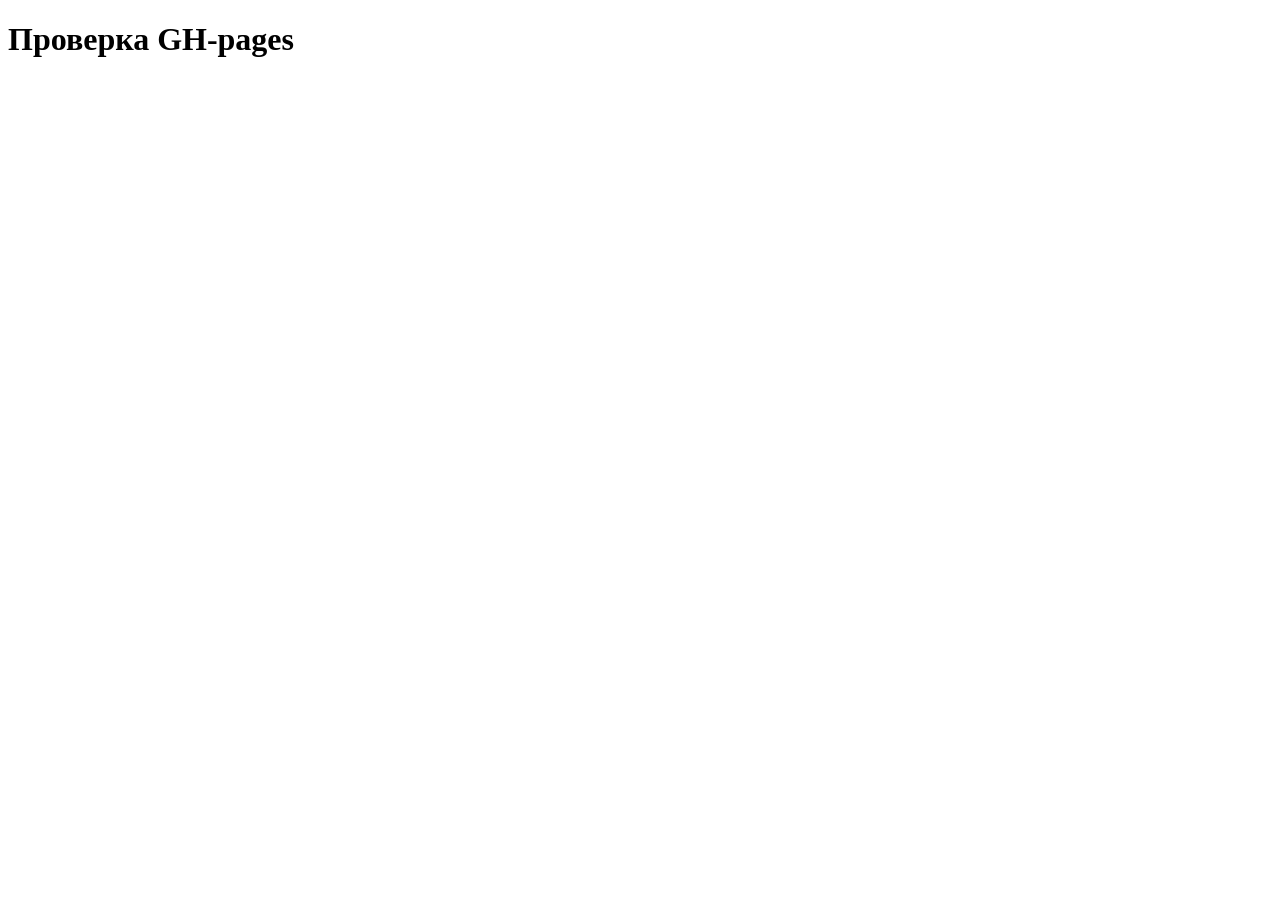
==== index.html @ a28f7b90 "Initial commit." ====
<!doctype html>
<html lang="en">
<head>
  <meta charset="UTF-8">
  <meta name="viewport"
        content="width=device-width, user-scalable=no, initial-scale=1.0, maximum-scale=1.0, minimum-scale=1.0">
  <meta http-equiv="X-UA-Compatible" content="ie=edge">
  <title>Test</title>
</head>
<body>
  <h1>Проверка GH-pages</h1>
</body>
</html>
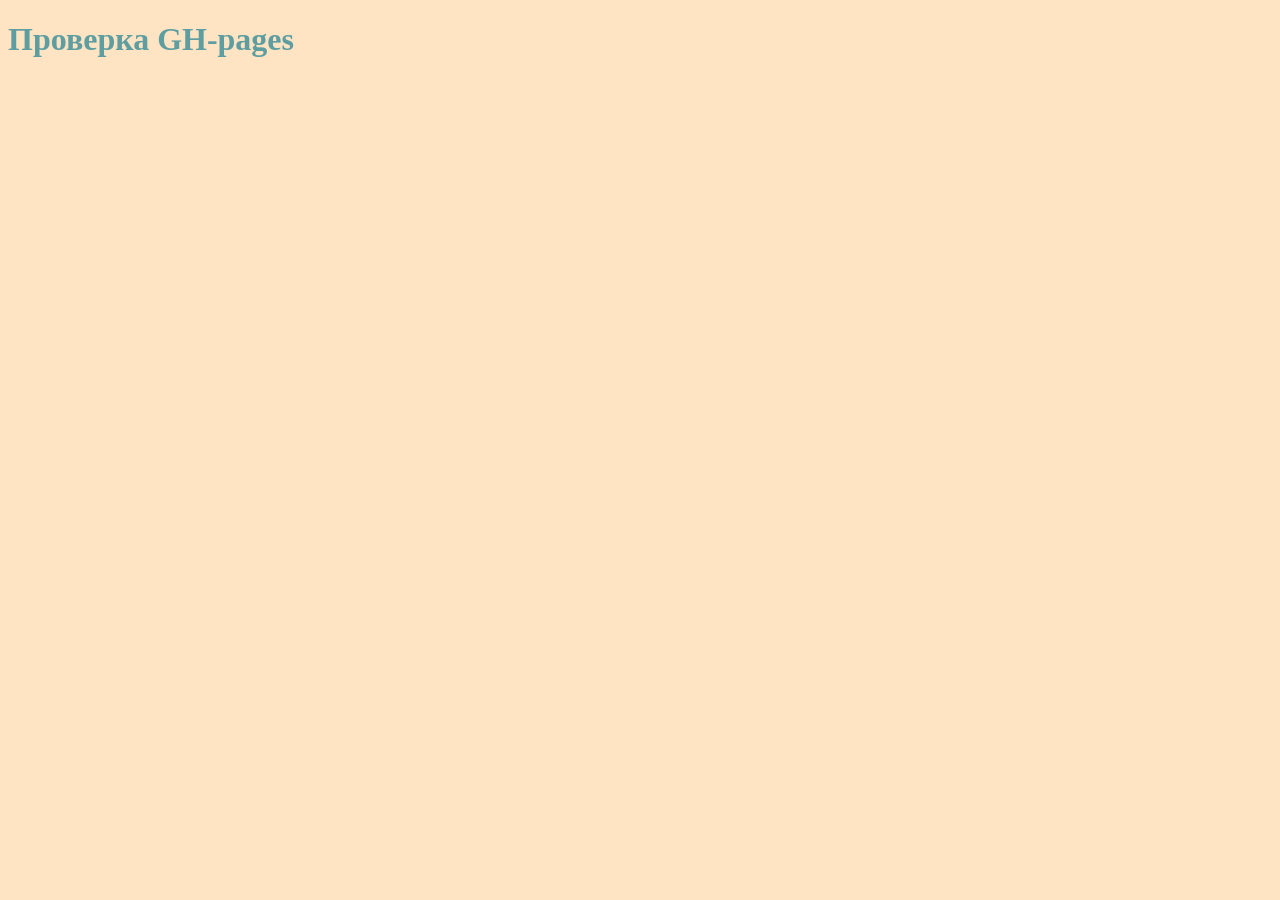
==== commit 6bc0f678: "add css to html page." ====
--- a/index.html
+++ b/index.html
@@ -6,6 +6,7 @@
         content="width=device-width, user-scalable=no, initial-scale=1.0, maximum-scale=1.0, minimum-scale=1.0">
   <meta http-equiv="X-UA-Compatible" content="ie=edge">
   <title>Test</title>
+  <link rel="stylesheet" href="style.css">
 </head>
 <body>
   <h1>Проверка GH-pages</h1>
--- a/style.css
+++ b/style.css
@@ -0,0 +1,6 @@
+body {
+    background-color: bisque;
+}
+h1 {
+    color: cadetblue;
+}
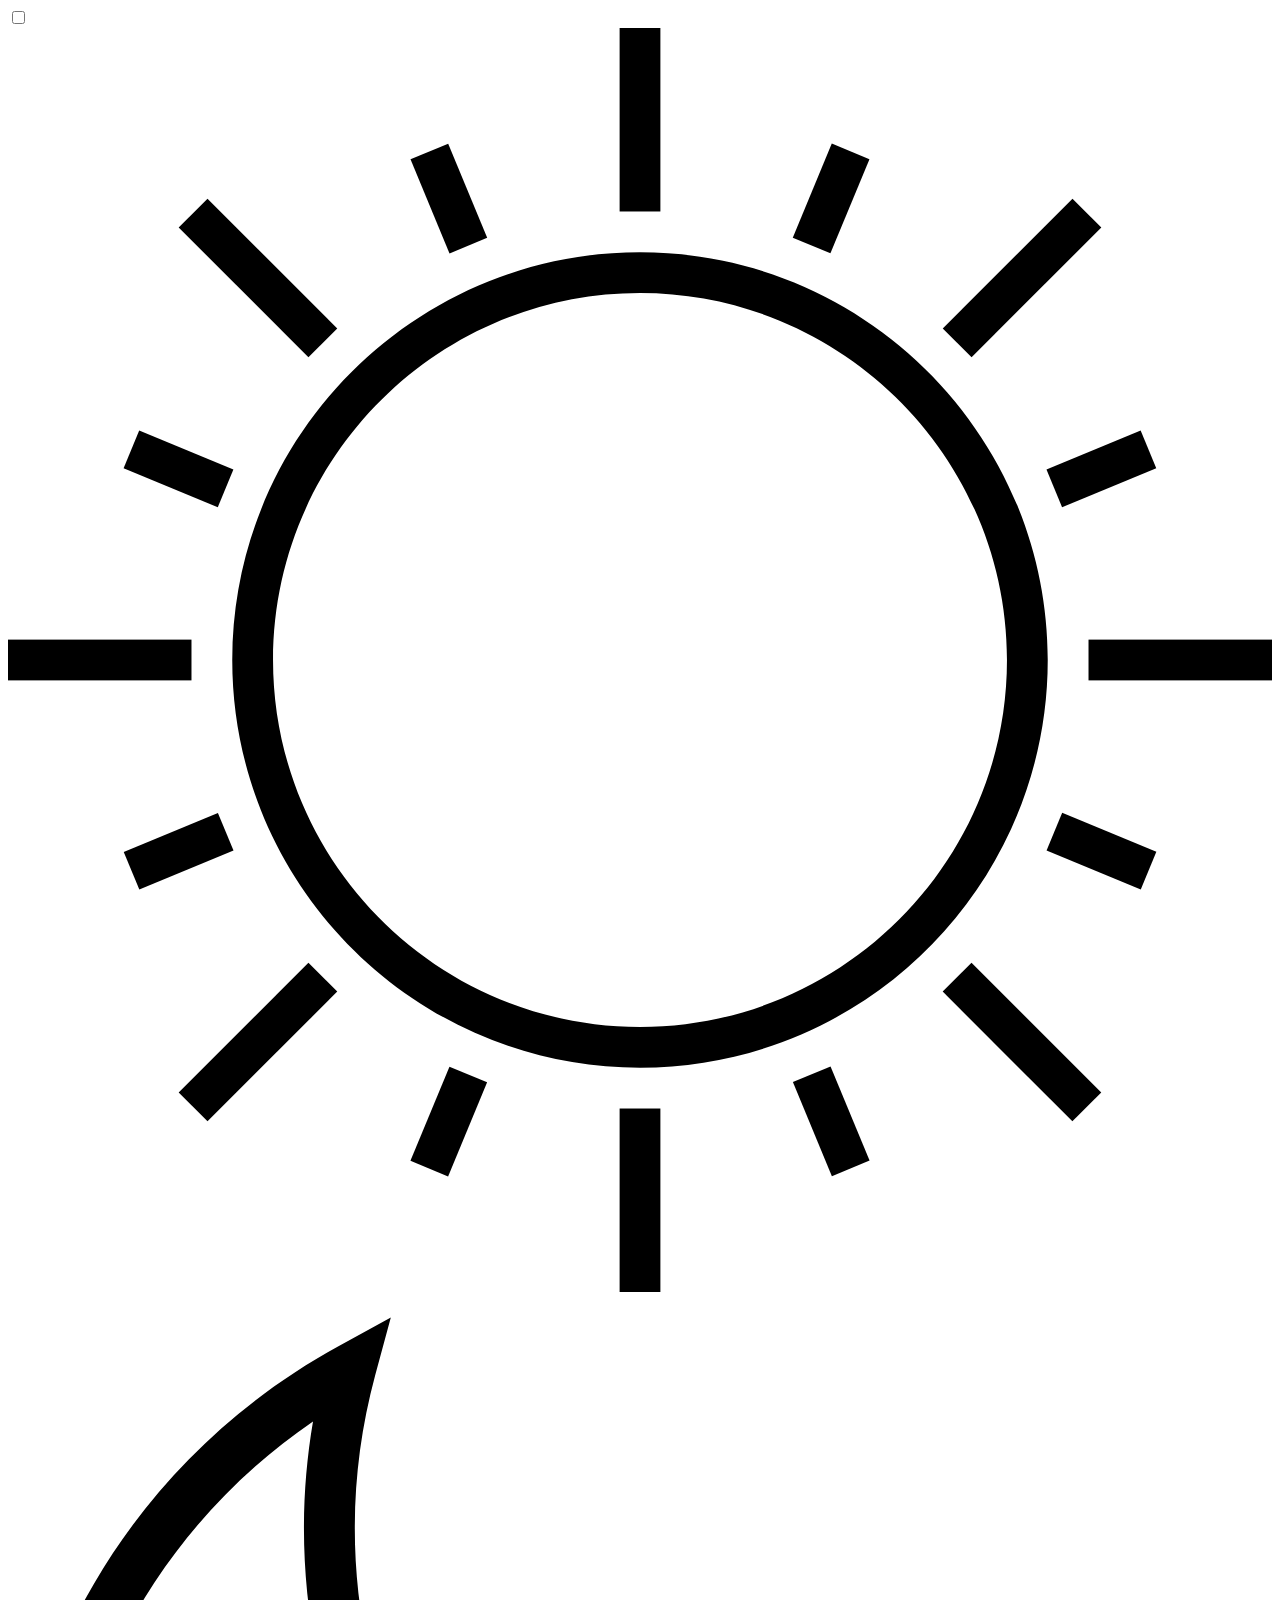
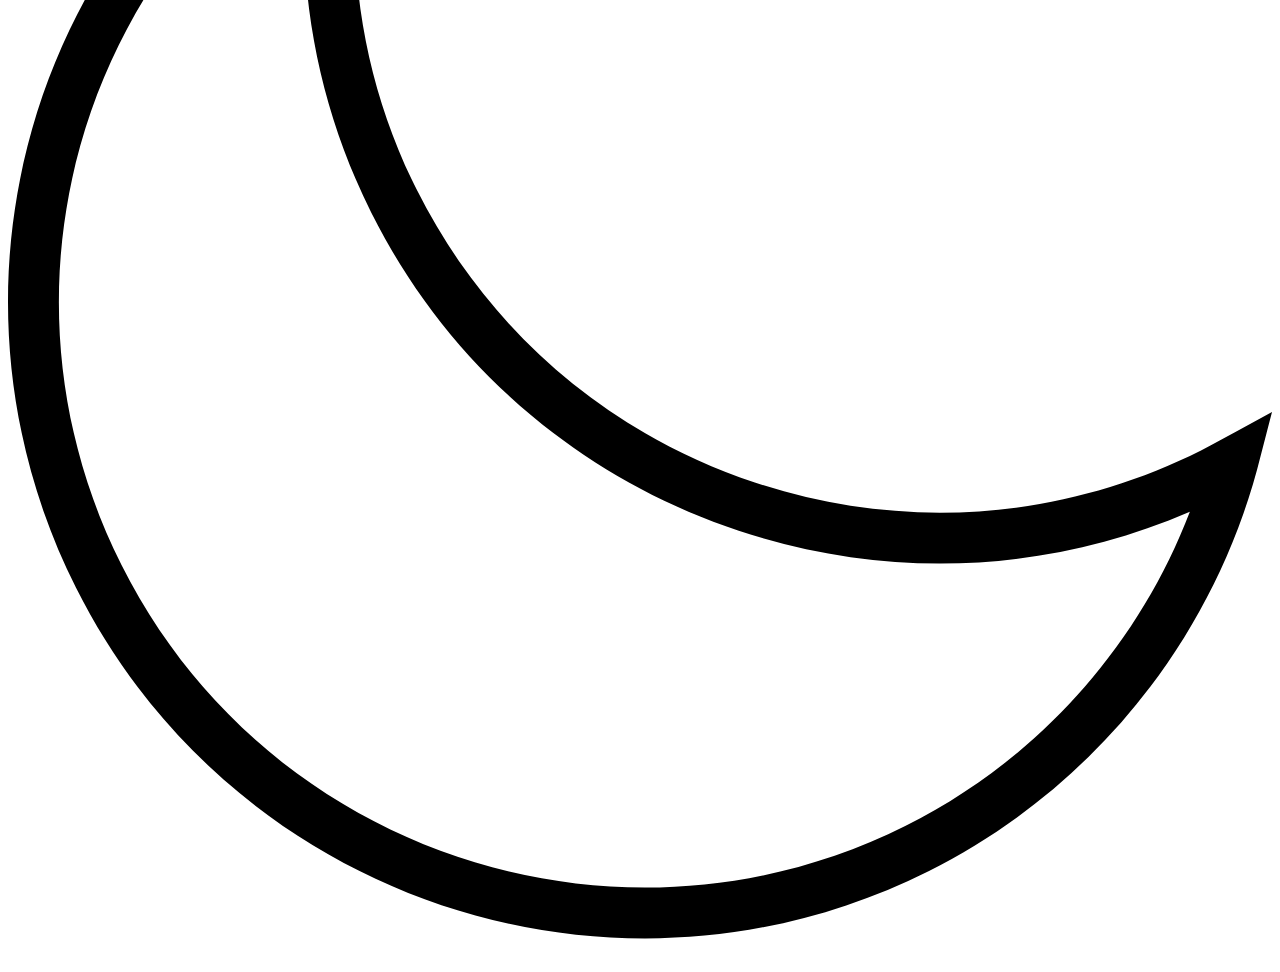
==== commit d7bf53ff: "add working sark-mode-button" ====
--- a/index.html
+++ b/index.html
@@ -1,14 +1,50 @@
-<!doctype html>
-<html lang="en">
-<head>
-  <meta charset="UTF-8">
-  <meta name="viewport"
-        content="width=device-width, user-scalable=no, initial-scale=1.0, maximum-scale=1.0, minimum-scale=1.0">
-  <meta http-equiv="X-UA-Compatible" content="ie=edge">
-  <title>Test</title>
-  <link rel="stylesheet" href="style.css">
-</head>
-<body>
-  <h1>Проверка GH-pages</h1>
-</body>
-</html>+<!DOCTYPE html>
+<html>
+  <head>
+    <meta charset="UTF-8" />
+    <link rel="stylesheet" type="text/css" href="../../../OneDrive/Рабочий%20стол/styles.css" />
+  </head>
+  <body>
+		<input type="checkbox" id="darkmode-toggle"/>
+		<label for="darkmode-toggle">
+			<svg version="1.1" class="sun" xmlns="http://www.w3.org/2000/svg" xmlns:xlink="http://www.w3.org/1999/xlink" x="0px" y="0px"
+	 viewBox="0 0 496 496" style="enable-background:new 0 0 496 496;" xml:space="preserve">
+
+			<rect x="152.994" y="58.921" transform="matrix(0.3827 0.9239 -0.9239 0.3827 168.6176 -118.5145)" width="40.001" height="16"/>
+			<rect x="46.9" y="164.979" transform="matrix(0.9239 0.3827 -0.3827 0.9239 71.29 -12.4346)" width="40.001" height="16"/>
+			<rect x="46.947" y="315.048" transform="matrix(0.9239 -0.3827 0.3827 0.9239 -118.531 50.2116)" width="40.001" height="16"/>
+			
+				<rect x="164.966" y="409.112" transform="matrix(-0.9238 -0.3828 0.3828 -0.9238 168.4872 891.7491)" width="16" height="39.999"/>
+			
+				<rect x="303.031" y="421.036" transform="matrix(-0.3827 -0.9239 0.9239 -0.3827 50.2758 891.6655)" width="40.001" height="16"/>
+			
+				<rect x="409.088" y="315.018" transform="matrix(-0.9239 -0.3827 0.3827 -0.9239 701.898 785.6559)" width="40.001" height="16"/>
+			
+				<rect x="409.054" y="165.011" transform="matrix(-0.9239 0.3827 -0.3827 -0.9239 891.6585 168.6574)" width="40.001" height="16"/>
+			<rect x="315.001" y="46.895" transform="matrix(0.9238 0.3828 -0.3828 0.9238 50.212 -118.5529)" width="16" height="39.999"/>
+			<path d="M248,88c-88.224,0-160,71.776-160,160s71.776,160,160,160s160-71.776,160-160S336.224,88,248,88z M248,392
+				c-79.4,0-144-64.6-144-144s64.6-144,144-144s144,64.6,144,144S327.4,392,248,392z"/>
+			<rect x="240" width="16" height="72"/>
+			<rect x="62.097" y="90.096" transform="matrix(0.7071 0.7071 -0.7071 0.7071 98.0963 -40.6334)" width="71.999" height="16"/>
+			<rect y="240" width="72" height="16"/>
+			
+				<rect x="90.091" y="361.915" transform="matrix(-0.7071 -0.7071 0.7071 -0.7071 -113.9157 748.643)" width="16" height="71.999"/>
+			<rect x="240" y="424" width="16" height="72"/>
+			
+				<rect x="361.881" y="389.915" transform="matrix(-0.7071 -0.7071 0.7071 -0.7071 397.8562 960.6281)" width="71.999" height="16"/>
+			<rect x="424" y="240" width="72" height="16"/>
+			<rect x="389.911" y="62.091" transform="matrix(0.7071 0.7071 -0.7071 0.7071 185.9067 -252.6357)" width="16" height="71.999"/>
+</svg>
+     <svg version="1.1" class="moon" xmlns="http://www.w3.org/2000/svg" xmlns:xlink="http://www.w3.org/1999/xlink" x="0px" y="0px"
+        viewBox="0 0 49.739 49.739" style="enable-background:new 0 0 49.739 49.739;" xml:space="preserve">
+     <path d="M25.068,48.889c-9.173,0-18.017-5.06-22.396-13.804C-3.373,23.008,1.164,8.467,13.003,1.979l2.061-1.129l-0.615,2.268
+       c-1.479,5.459-0.899,11.25,1.633,16.306c2.75,5.493,7.476,9.587,13.305,11.526c5.831,1.939,12.065,1.492,17.559-1.258v0
+       c0.25-0.125,0.492-0.258,0.734-0.391l2.061-1.13l-0.585,2.252c-1.863,6.873-6.577,12.639-12.933,15.822
+       C32.639,48.039,28.825,48.888,25.068,48.889z M12.002,4.936c-9.413,6.428-12.756,18.837-7.54,29.253
+       c5.678,11.34,19.522,15.945,30.864,10.268c5.154-2.582,9.136-7.012,11.181-12.357c-5.632,2.427-11.882,2.702-17.752,0.748
+       c-6.337-2.108-11.473-6.557-14.463-12.528C11.899,15.541,11.11,10.16,12.002,4.936z"/></svg>
+		</label>
+
+		<div class="background"></div>
+  </body>
+</html>
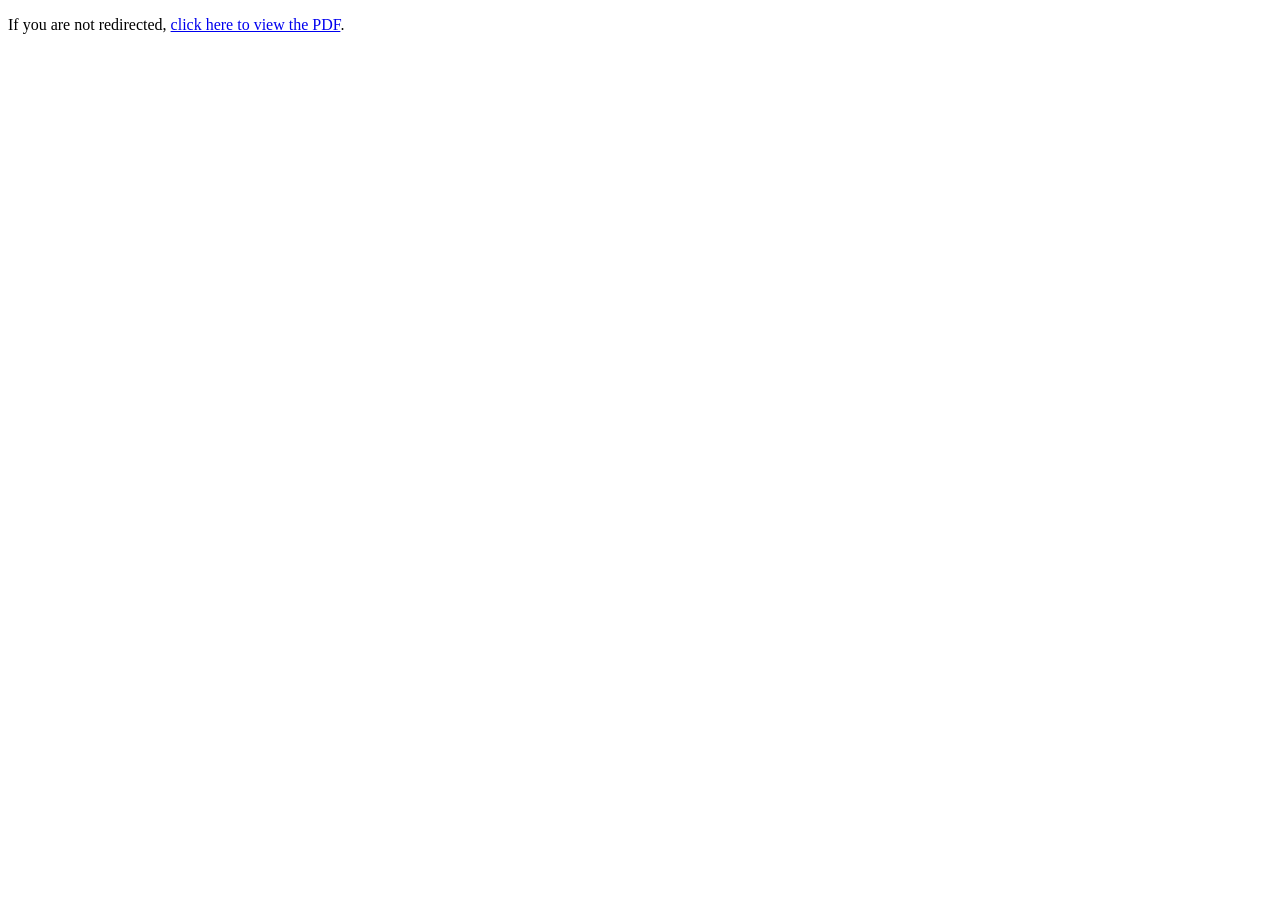
==== commit 93eec511: "Add resume with certificates" ====
--- a/index.html
+++ b/index.html
@@ -1,50 +1,9 @@
 <!DOCTYPE html>
 <html>
-  <head>
-    <meta charset="UTF-8" />
-    <link rel="stylesheet" type="text/css" href="../../../OneDrive/Рабочий%20стол/styles.css" />
-  </head>
-  <body>
-		<input type="checkbox" id="darkmode-toggle"/>
-		<label for="darkmode-toggle">
-			<svg version="1.1" class="sun" xmlns="http://www.w3.org/2000/svg" xmlns:xlink="http://www.w3.org/1999/xlink" x="0px" y="0px"
-	 viewBox="0 0 496 496" style="enable-background:new 0 0 496 496;" xml:space="preserve">
-
-			<rect x="152.994" y="58.921" transform="matrix(0.3827 0.9239 -0.9239 0.3827 168.6176 -118.5145)" width="40.001" height="16"/>
-			<rect x="46.9" y="164.979" transform="matrix(0.9239 0.3827 -0.3827 0.9239 71.29 -12.4346)" width="40.001" height="16"/>
-			<rect x="46.947" y="315.048" transform="matrix(0.9239 -0.3827 0.3827 0.9239 -118.531 50.2116)" width="40.001" height="16"/>
-			
-				<rect x="164.966" y="409.112" transform="matrix(-0.9238 -0.3828 0.3828 -0.9238 168.4872 891.7491)" width="16" height="39.999"/>
-			
-				<rect x="303.031" y="421.036" transform="matrix(-0.3827 -0.9239 0.9239 -0.3827 50.2758 891.6655)" width="40.001" height="16"/>
-			
-				<rect x="409.088" y="315.018" transform="matrix(-0.9239 -0.3827 0.3827 -0.9239 701.898 785.6559)" width="40.001" height="16"/>
-			
-				<rect x="409.054" y="165.011" transform="matrix(-0.9239 0.3827 -0.3827 -0.9239 891.6585 168.6574)" width="40.001" height="16"/>
-			<rect x="315.001" y="46.895" transform="matrix(0.9238 0.3828 -0.3828 0.9238 50.212 -118.5529)" width="16" height="39.999"/>
-			<path d="M248,88c-88.224,0-160,71.776-160,160s71.776,160,160,160s160-71.776,160-160S336.224,88,248,88z M248,392
-				c-79.4,0-144-64.6-144-144s64.6-144,144-144s144,64.6,144,144S327.4,392,248,392z"/>
-			<rect x="240" width="16" height="72"/>
-			<rect x="62.097" y="90.096" transform="matrix(0.7071 0.7071 -0.7071 0.7071 98.0963 -40.6334)" width="71.999" height="16"/>
-			<rect y="240" width="72" height="16"/>
-			
-				<rect x="90.091" y="361.915" transform="matrix(-0.7071 -0.7071 0.7071 -0.7071 -113.9157 748.643)" width="16" height="71.999"/>
-			<rect x="240" y="424" width="16" height="72"/>
-			
-				<rect x="361.881" y="389.915" transform="matrix(-0.7071 -0.7071 0.7071 -0.7071 397.8562 960.6281)" width="71.999" height="16"/>
-			<rect x="424" y="240" width="72" height="16"/>
-			<rect x="389.911" y="62.091" transform="matrix(0.7071 0.7071 -0.7071 0.7071 185.9067 -252.6357)" width="16" height="71.999"/>
-</svg>
-     <svg version="1.1" class="moon" xmlns="http://www.w3.org/2000/svg" xmlns:xlink="http://www.w3.org/1999/xlink" x="0px" y="0px"
-        viewBox="0 0 49.739 49.739" style="enable-background:new 0 0 49.739 49.739;" xml:space="preserve">
-     <path d="M25.068,48.889c-9.173,0-18.017-5.06-22.396-13.804C-3.373,23.008,1.164,8.467,13.003,1.979l2.061-1.129l-0.615,2.268
-       c-1.479,5.459-0.899,11.25,1.633,16.306c2.75,5.493,7.476,9.587,13.305,11.526c5.831,1.939,12.065,1.492,17.559-1.258v0
-       c0.25-0.125,0.492-0.258,0.734-0.391l2.061-1.13l-0.585,2.252c-1.863,6.873-6.577,12.639-12.933,15.822
-       C32.639,48.039,28.825,48.888,25.068,48.889z M12.002,4.936c-9.413,6.428-12.756,18.837-7.54,29.253
-       c5.678,11.34,19.522,15.945,30.864,10.268c5.154-2.582,9.136-7.012,11.181-12.357c-5.632,2.427-11.882,2.702-17.752,0.748
-       c-6.337-2.108-11.473-6.557-14.463-12.528C11.899,15.541,11.11,10.16,12.002,4.936z"/></svg>
-		</label>
-
-		<div class="background"></div>
-  </body>
+<head>
+    <meta http-equiv="refresh" content="0; url=/data/Resume.pdf">
+</head>
+<body>
+<p>If you are not redirected, <a href="/data/Resume.pdf">click here to view the PDF</a>.</p>
+</body>
 </html>
